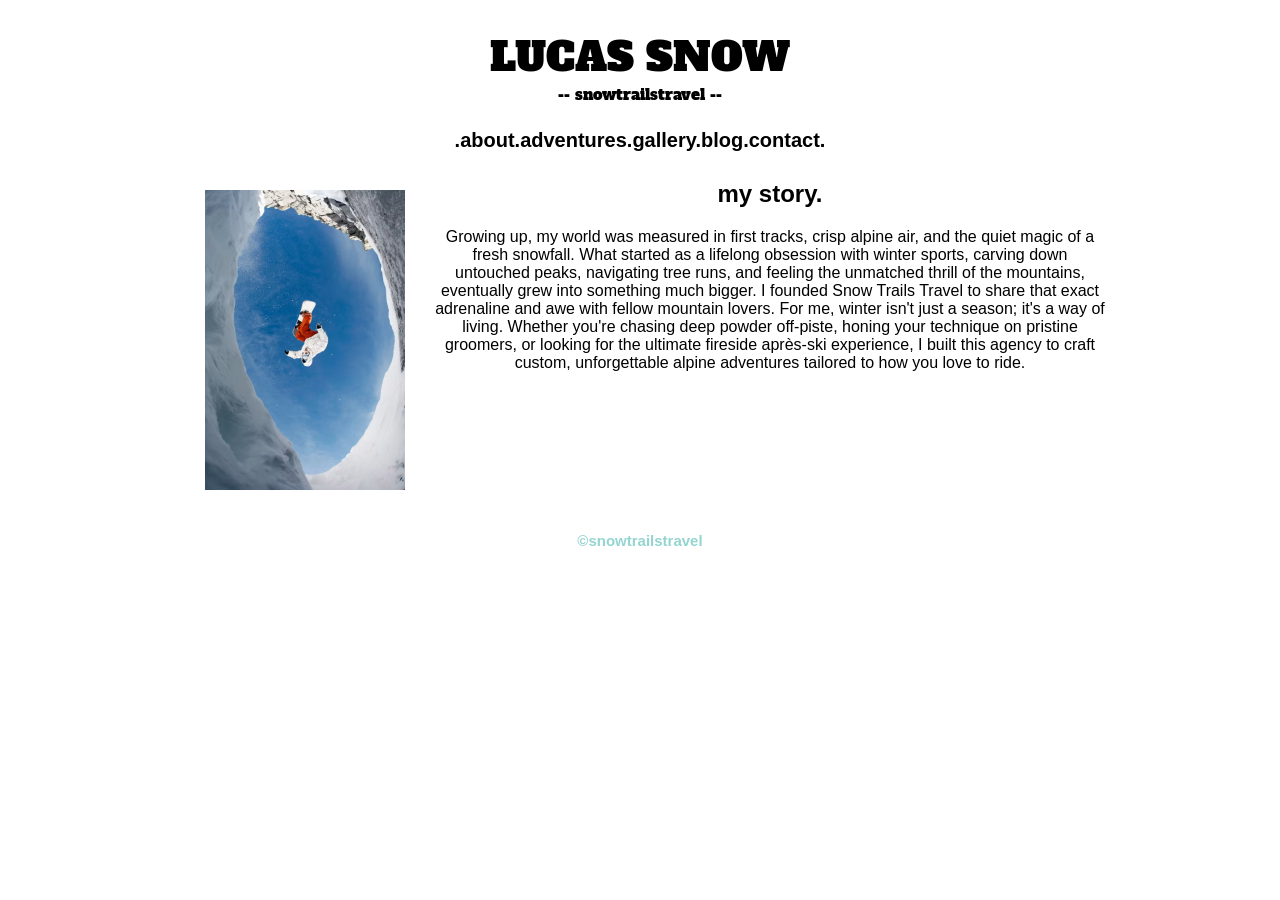
==== about.html @ bca3cc13 "getting other files to connect properly using github pages" ====
<!DOCTYPE html>
<html lang="en-US">
<head>
    <meta charset="UTF-8">
    <title>snowtrailstravel</title>
    <link rel="stylesheet" href="style.css">
    <link rel="preconnect" href="https://fonts.googleapis.com">
    <link rel="preconnect" href="https://fonts.gstatic.com" crossorigin>
    <link href="https://fonts.googleapis.com/css2?family=Oi&display=swap" rel="stylesheet">
    <link href="https://fonts.googleapis.com/css2?family=Oi&family=Ultra&display=swap" rel="stylesheet">
    <link href="https://fonts.googleapis.com/css2?family=Alfa+Slab+One&family=Oi&family=Ultra&display=swap" rel="stylesheet">
</head>
<body>
    <header>   
        <div class="logo">
            <a href="/index.html" id="title">LUCAS SNOW</a>
            <a href="/index.html" id="subtitle">-- snowtrailstravel --</a>
        </div>
        <div class="navbar">
            <a href="about.html">.about.</a>
            <h2>adventures.</h2>
            <h2>gallery.</h2>
            <h2>blog.</h2>
            <a href="contact.html">contact.</a>
        </div>
    </header>
    <div class="mystory">
        <img src="images/pfp.avif" id="aboutimg">
        <div>
            <h2>my story.</h2>
            <p>
                Growing up, my world was measured in first tracks, crisp alpine air, and the quiet magic of a<br>
                fresh snowfall. What started as a lifelong obsession with winter sports, carving down<br>
                untouched peaks, navigating tree runs, and feeling the unmatched thrill of the mountains,<br>
                eventually grew into something much bigger. I founded Snow Trails Travel to share that exact<br>
                adrenaline and awe with fellow mountain lovers. For me, winter isn't just a season; it's a way of<br>
                living. Whether you're chasing deep powder off-piste, honing your technique on pristine<br>
                groomers, or looking for the ultimate fireside après-ski experience, I built this agency to craft<br>
                custom, unforgettable alpine adventures tailored to how you love to ride.
            </p>
        </div>
    </div>
</body>
<footer>
    <h2>©snowtrailstravel</h2>
</footer>

</html>
---- style.css ----
body {
    text-align: center;
    font-family: 'Fira Sans', sans-serif;
}

a:link {
    color: black;
    text-decoration: none;
}

/* visited link */
a:visited {
    color: black;
}

/* mouse over link */
a:hover {
    color: rgb(82, 169, 251);
}

/* selected link */
a:active {
    color: black;
}

.logo {
    margin-top: 30px;
    display: flex;
    flex-direction: column;
    text-align: center;
    color: black;
    font-family: 'Alfa Slab One', serif;
    font-weight: 200;
}

#title {
    font-size: 40px;
}

#subtitle {
    font-size: 15px;
}

.navbar {
    font-family: 'Lucida Sans', 'Lucida Sans Regular', 'Lucida Grande', 'Lucida Sans Unicode', Geneva, Verdana, sans-serif;
    font-size: 20px;
    display: flex;
    flex-direction: row;
    text-align: center;
    align-items: center;
    justify-content: center;
    margin-top: 15px;
}

.navbar a {
  font-size: 20px; /* Set both to the same size */
  font-weight: 600;
  margin: 0; 
  line-height: 40px;
}

.navbar h2 {
  font-size: 20px; /* Set both to the same size */
  font-weight: 600;
  margin: 0; 
  line-height: 40px;
}

#contactme {
    font-size: 40px;
}

img {
    width:200px;
    height: 150px;
    padding: 30px;
}

.places {
    display: flex;
    flex-direction: row;
    text-align: center;
    align-items: center;
    justify-content: center;
}

.clients {
    display: flex;
    flex-direction: row;
    text-align: center;
    align-items: center;
    justify-content: center;
}

.mystory{
    display: flex;
    flex-direction: row;
    text-align: center;
    justify-content: center;
}

.contact {
    display: flex;
    flex-direction: column;
    text-align: center;
    align-items: center;
    justify-content: center;
    padding: 20px;
}

#aboutimg {
    height: 100%;
}

footer {
    color: rgb(148, 212, 209);
    font-size: 10px;
    margin-bottom: 30px;
}
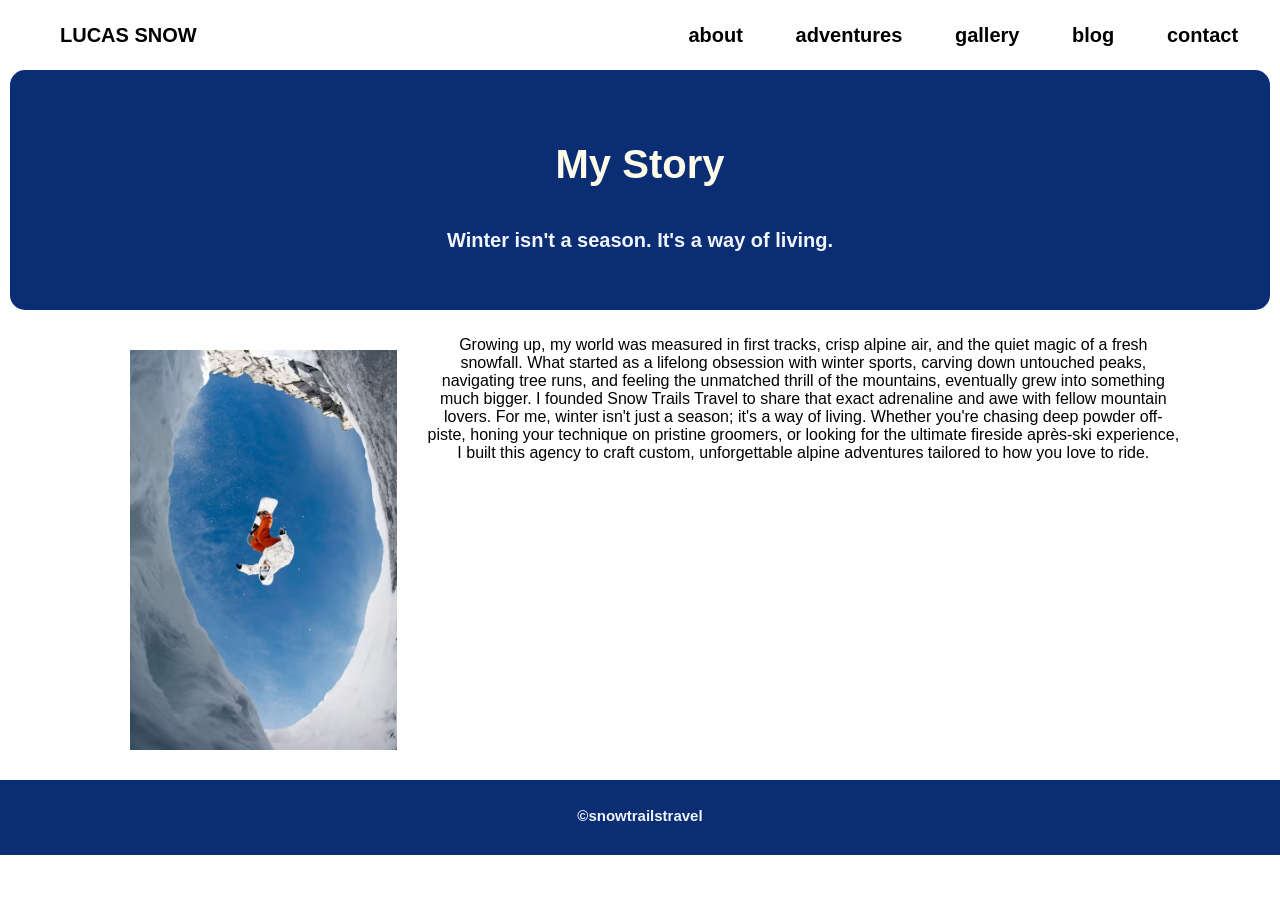
==== commit 42d7d44b: "styling intex.html and the navbar" ====
--- a/about.html
+++ b/about.html
@@ -11,31 +11,33 @@
     <link href="https://fonts.googleapis.com/css2?family=Alfa+Slab+One&family=Oi&family=Ultra&display=swap" rel="stylesheet">
 </head>
 <body>
-    <header>   
-        <div class="logo">
-            <a href="/index.html" id="title">LUCAS SNOW</a>
-            <a href="/index.html" id="subtitle">-- snowtrailstravel --</a>
-        </div>
+    <header> 
         <div class="navbar">
-            <a href="about.html">.about.</a>
-            <h2>adventures.</h2>
-            <h2>gallery.</h2>
-            <h2>blog.</h2>
-            <a href="contact.html">contact.</a>
+            <a href="./" class="logo">LUCAS SNOW</a>
+            <div class="navright">
+                <a href="about.html">about</a>
+                <a href="adventures.html">adventures</a>
+                <a href="gallery.html">gallery</a>
+                <a href="blog.html">blog</a>
+                <a href="contact.html">contact</a>
+            </div>
         </div>
     </header>
+    <div class="mainabout">
+        <h1 id="slogan">My Story</h1>
+        <h1 id="description">Winter isn't a season. It's a way of living.</h1>
+    </div>
     <div class="mystory">
         <img src="images/pfp.avif" id="aboutimg">
-        <div>
-            <h2>my story.</h2>
+        <div class="abouttext">
             <p>
-                Growing up, my world was measured in first tracks, crisp alpine air, and the quiet magic of a<br>
-                fresh snowfall. What started as a lifelong obsession with winter sports, carving down<br>
-                untouched peaks, navigating tree runs, and feeling the unmatched thrill of the mountains,<br>
-                eventually grew into something much bigger. I founded Snow Trails Travel to share that exact<br>
-                adrenaline and awe with fellow mountain lovers. For me, winter isn't just a season; it's a way of<br>
-                living. Whether you're chasing deep powder off-piste, honing your technique on pristine<br>
-                groomers, or looking for the ultimate fireside après-ski experience, I built this agency to craft<br>
+                Growing up, my world was measured in first tracks, crisp alpine air, and the quiet magic of a
+                fresh snowfall. What started as a lifelong obsession with winter sports, carving down
+                untouched peaks, navigating tree runs, and feeling the unmatched thrill of the mountains,
+                eventually grew into something much bigger. I founded Snow Trails Travel to share that exact
+                adrenaline and awe with fellow mountain lovers. For me, winter isn't just a season; it's a way of
+                living. Whether you're chasing deep powder off-piste, honing your technique on pristine
+                groomers, or looking for the ultimate fireside après-ski experience, I built this agency to craft
                 custom, unforgettable alpine adventures tailored to how you love to ride.
             </p>
         </div>
--- a/style.css
+++ b/style.css
@@ -1,6 +1,25 @@
+/*
+Colour Palett:
+
+White:         #FFFFFF
+White Shadow:  #FFFCE9
+Main:          #104BC2
+Highlight:     #F0F5FF
+Shadow:        #0A2D74
+Accent:        #FFAA00
+Accent Shadow: #DE980E
+
+*/
+
 body {
     text-align: center;
-    font-family: 'Fira Sans', sans-serif;
+    justify-content: center;
+    align-items: center;
+    font-family: 'B612', sans-serif;
+    margin:0%;
+    margin-bottom: 0px;
+    height: 100%;
+    background-color: #FFFFFF;
 }
 
 a:link {
@@ -16,6 +35,7 @@
 /* mouse over link */
 a:hover {
     color: rgb(82, 169, 251);
+    transition: 0.05s;
 }
 
 /* selected link */
@@ -23,33 +43,44 @@
     color: black;
 }
 
+.navbar {
+    width: 98%;
+    height: 50px;
+    margin: 10px;
+    font-family: 'Barlow Condensed', sans-serif;
+    display: flex;
+    flex-direction: row;
+    justify-content: center;
+    text-align: center;
+    align-items: center;
+}
+
 .logo {
+    width: 50%;
+    display: flex;
+    flex-direction: row;
+    align-items: center;
+    justify-content: flex-start;
+    padding-left: 50px;
+    text-align: left;
+    color: black;
+    font-family: 'B612', sans-serif;
+    font-weight: 600;
     margin-top: 30px;
-    display: flex;
-    flex-direction: column;
-    text-align: center;
-    color: black;
-    font-family: 'Alfa Slab One', serif;
-    font-weight: 200;
-}
-
-#title {
-    font-size: 40px;
-}
-
-#subtitle {
-    font-size: 15px;
-}
-
-.navbar {
-    font-family: 'Lucida Sans', 'Lucida Sans Regular', 'Lucida Grande', 'Lucida Sans Unicode', Geneva, Verdana, sans-serif;
-    font-size: 20px;
-    display: flex;
-    flex-direction: row;
-    text-align: center;
-    align-items: center;
-    justify-content: center;
-    margin-top: 15px;
+}
+
+.logo:hover {
+    color: #000000; 
+}
+
+.navright {
+    width: 50%;
+    font-weight: 400;
+    display: flex;
+    flex-direction: row;
+    text-align: last;
+    align-items: center;
+    justify-content: space-around;
 }
 
 .navbar a {
@@ -59,12 +90,64 @@
   line-height: 40px;
 }
 
-.navbar h2 {
-  font-size: 20px; /* Set both to the same size */
-  font-weight: 600;
-  margin: 0; 
-  line-height: 40px;
-}
+.main {
+    background-color: #0A2D74;
+    height: 300px;
+    padding: 45px;
+    margin: 10px;
+    display: flex;
+    flex-direction: column;
+    align-items: center;
+    text-align: center;
+    justify-content: space-between;
+    border-radius: 15px;
+}
+
+.main a {
+    height: 50px;
+    width: 200px;
+    background-color: #FFAA00;
+    font-size: 20px;
+    border-radius: 20px;
+    color: #0A2D74;
+    font-weight: 700;
+    justify-content: space-around;
+    text-align: center;
+    align-content: center;
+    border-style: solid;
+    border-color: #DE980E;
+    border-width: 2px;
+}
+
+.mainabout {
+
+    background-color: #0A2D74;
+    height: 150px;
+    padding: 45px;
+    margin: 10px;
+    display: flex;
+    flex-direction: column;
+    align-items: center;
+    text-align: center;
+    justify-content: space-between;
+    border-radius: 15px;
+}
+
+#title {
+    font-size: 20px;
+    color: #F0F5FF;
+}
+
+#slogan {
+    font-size: 40px;
+    color: #FFFCE9;
+}
+
+#description {
+    font-size: 20px;
+    color: #F0F5FF;
+}
+
 
 #contactme {
     font-size: 40px;
@@ -74,22 +157,121 @@
     width:200px;
     height: 150px;
     padding: 30px;
+    border-radius: 15px;
 }
 
 .places {
-    display: flex;
-    flex-direction: row;
-    text-align: center;
-    align-items: center;
+    padding-top: 30px;
+    padding-bottom: 30px;
+    display: flex;
+    flex-direction: column;
+    text-align: center;
+    align-items: center;
+    justify-content: center;
+}
+
+.placestitle {
+    height: 60px;
+}
+
+.placescontent {
+    display: flex;
+    flex-direction: row;
+    text-align: center;
+    align-items: center;
+    justify-content: space-around;
+    padding: 25px;
+    width: 1300px;
+}
+
+.placessections {
+    display: flex;
+    flex-direction: column;
+    text-align: center;
+    align-items: center;
+    justify-content: flex-start;
+    background-color: #a0e6fb;
+    border-radius: 15px;
+    height: 225px;
+    width: 200px;
+    padding: 20px;
+}
+
+.placessections:hover {
+    background-color: #0A2D74;
+    color: #FFFCE9;
+    transition: 0.05s;
+}
+
+.placessections img {
+    width: 200px;
+    height: 150px;
+    padding: 0px;
+    border-radius: 20px;
+}
+
+.placessections p {
+    width: 175px;
+    margin: 5px;
+    margin-top: 15px;
+    font-size: 17px;
+    display: flex;
     justify-content: center;
 }
 
 .clients {
     display: flex;
-    flex-direction: row;
-    text-align: center;
-    align-items: center;
-    justify-content: center;
+    flex-direction: column;
+    text-align: center;
+    align-items: center;
+    justify-content: space-around;
+    margin: 20px;
+    margin-bottom: 40px;
+    height: 275px;
+    padding: 15px;
+    padding-top: 45px;
+    padding-bottom: 45px;
+    background-color: #FFFCE9;
+    border-radius: 15px;
+    border-style: solid;
+    border-width: 2px;
+    border-color: #FFAA00;
+}
+
+.clientstitle {
+    height: 80px;
+}
+
+.clientstories {
+    width: 1590px;
+    padding: 20px;
+    display: flex;
+    flex-direction: row;
+    text-align: center;
+    align-items: center;
+    justify-content: space-around;
+}
+
+.client1 {
+    padding: 15px;
+    text-align: justify;
+    background-color: #FFFEFC;
+    width: 47%;
+    border-radius: 15px;
+    border-style: solid;
+    border-width: 1px;
+    border-color: #FFAA00;
+}
+
+.client2 {
+    padding: 15px;
+    text-align: justify;
+    background-color: #FFFEFC;
+    width: 47%;
+    border-radius: 15px;
+    border-style: solid;
+    border-width: 1px;
+    border-color: #FFAA00;
 }
 
 .mystory{
@@ -97,6 +279,8 @@
     flex-direction: row;
     text-align: center;
     justify-content: center;
+    margin-left: 100px;
+    margin-right: 100px;
 }
 
 .contact {
@@ -109,11 +293,19 @@
 }
 
 #aboutimg {
-    height: 100%;
+    height: 400px;
+    width: 350px;
 }
 
 footer {
-    color: rgb(148, 212, 209);
+    margin: 0px;
+    padding: 15px;
+    padding-bottom: 30px;
+    background-color: #0A2D74;
+    height: 30px;
+    text-align: center;
+    align-items: center;
+    justify-content: center;
+    color: #F0F5FF;
     font-size: 10px;
-    margin-bottom: 30px;
 }
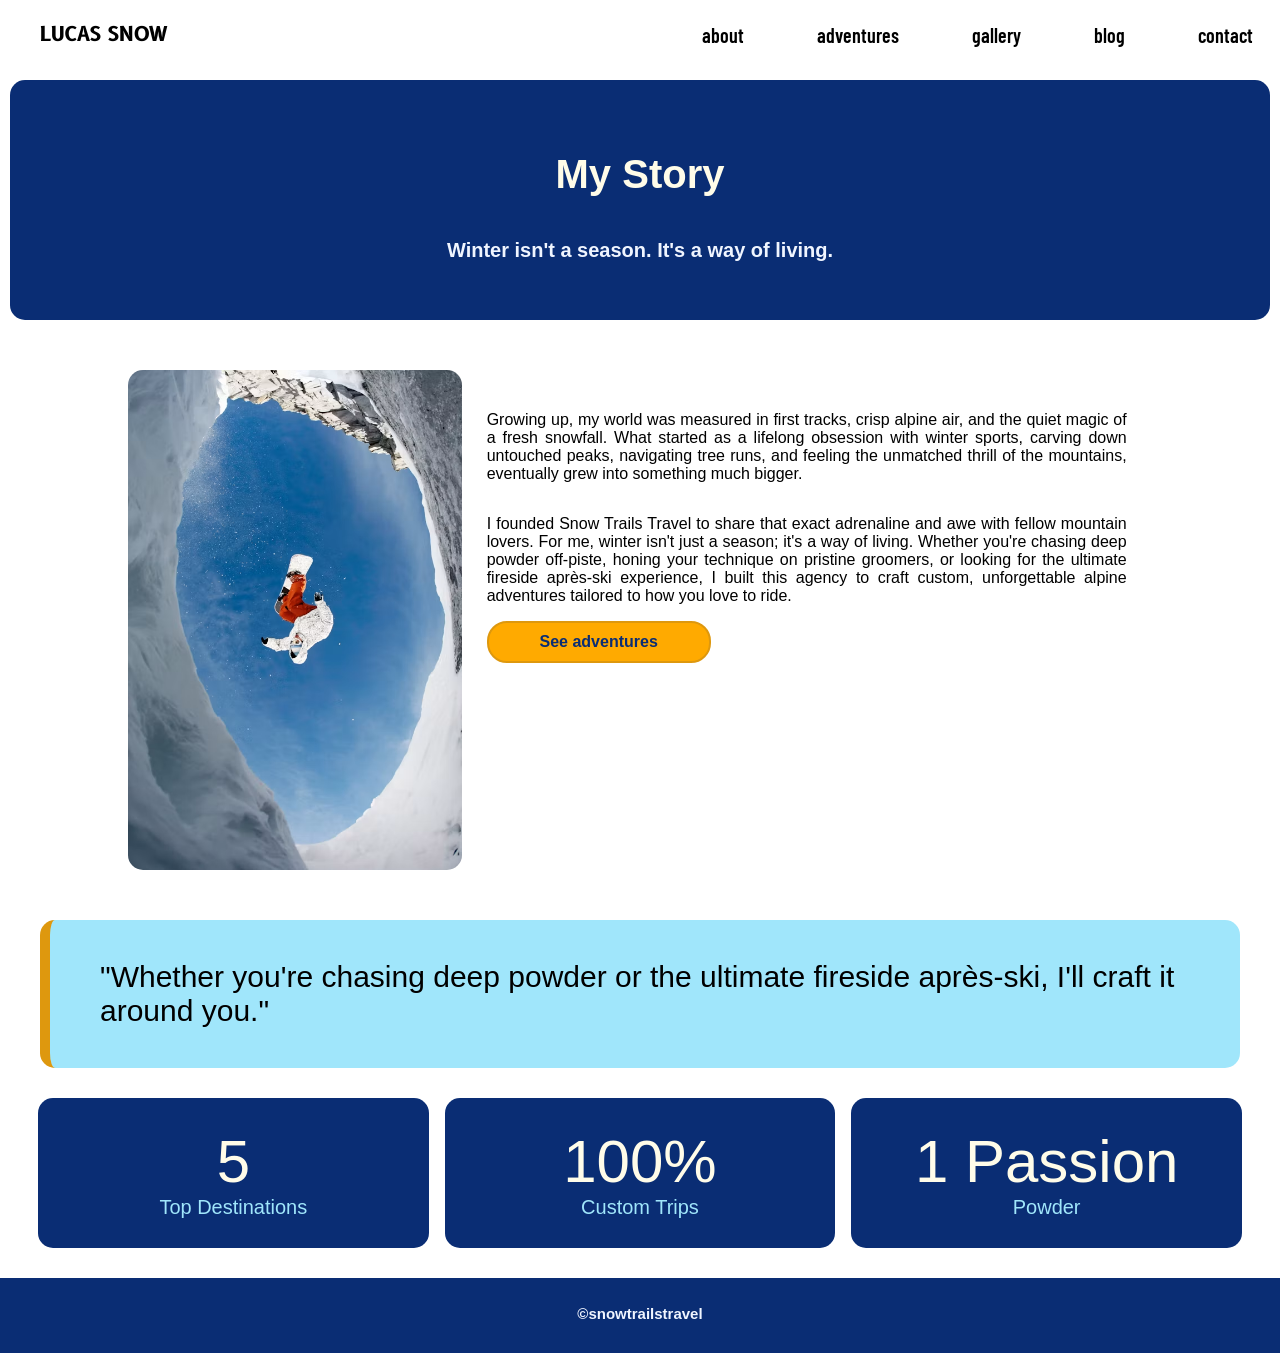
==== commit 617566aa: "commit continued inproving the about and contact pages, and changed the navbar" ====
--- a/about.html
+++ b/about.html
@@ -6,21 +6,18 @@
     <link rel="stylesheet" href="style.css">
     <link rel="preconnect" href="https://fonts.googleapis.com">
     <link rel="preconnect" href="https://fonts.gstatic.com" crossorigin>
-    <link href="https://fonts.googleapis.com/css2?family=Oi&display=swap" rel="stylesheet">
-    <link href="https://fonts.googleapis.com/css2?family=Oi&family=Ultra&display=swap" rel="stylesheet">
-    <link href="https://fonts.googleapis.com/css2?family=Alfa+Slab+One&family=Oi&family=Ultra&display=swap" rel="stylesheet">
-</head>
+    <link href="https://fonts.googleapis.com/css2?family=B612:ital,wght@0,400;0,700;1,400;1,700&display=swap" rel="stylesheet">
+    <link href="https://fonts.googleapis.com/css2?family=Barlow+Condensed:ital,wght@0,100;0,200;0,300;0,400;0,500;0,600;0,700;0,800;0,900;1,100;1,200;1,300;1,400;1,500;1,600;1,700;1,800;1,900&display=swap" rel="stylesheet">
+  </head>
 <body>
-    <header> 
-        <div class="navbar">
-            <a href="./" class="logo">LUCAS SNOW</a>
-            <div class="navright">
-                <a href="about.html">about</a>
-                <a href="adventures.html">adventures</a>
-                <a href="gallery.html">gallery</a>
-                <a href="blog.html">blog</a>
-                <a href="contact.html">contact</a>
-            </div>
+    <header class="navbar">
+        <a href="./" class="logo">LUCAS SNOW</a>
+        <div class="navright">
+            <a href="about.html">about</a>
+            <a href="adventures.html">adventures</a>
+            <a href="gallery.html">gallery</a>
+            <a href="blog.html">blog</a>
+            <a href="contact.html">contact</a>
         </div>
     </header>
     <div class="mainabout">
@@ -34,12 +31,33 @@
                 Growing up, my world was measured in first tracks, crisp alpine air, and the quiet magic of a
                 fresh snowfall. What started as a lifelong obsession with winter sports, carving down
                 untouched peaks, navigating tree runs, and feeling the unmatched thrill of the mountains,
-                eventually grew into something much bigger. I founded Snow Trails Travel to share that exact
+                eventually grew into something much bigger.
+            </p>
+            <p>    
+                I founded Snow Trails Travel to share that exact
                 adrenaline and awe with fellow mountain lovers. For me, winter isn't just a season; it's a way of
                 living. Whether you're chasing deep powder off-piste, honing your technique on pristine
                 groomers, or looking for the ultimate fireside après-ski experience, I built this agency to craft
                 custom, unforgettable alpine adventures tailored to how you love to ride.
             </p>
+            <a href="adventures.html">See adventures</a>
+        </div>
+    </div>
+    <div class="quote">
+        <p>"Whether you're chasing deep powder or the ultimate fireside après-ski, I'll craft it around you."</p>
+    </div>
+    <div class="stats">
+        <div class="statstile">
+            <p id="statstitle">5</p>
+            <p id="statsdesc">Top Destinations</p>
+        </div>
+        <div class="statstile">
+            <p id="statstitle">100%</p>
+            <p id="statsdesc">Custom Trips</p>
+        </div>
+        <div class="statstile">
+            <p id="statstitle">1 Passion</p>
+            <p id="statsdesc">Powder</p>
         </div>
     </div>
 </body>
--- a/style.css
+++ b/style.css
@@ -15,9 +15,8 @@
     text-align: center;
     justify-content: center;
     align-items: center;
-    font-family: 'B612', sans-serif;
-    margin:0%;
-    margin-bottom: 0px;
+    font-family: 'Barlow Condensed', sans-serif;
+    margin: 0px;
     height: 100%;
     background-color: #FFFFFF;
 }
@@ -44,9 +43,12 @@
 }
 
 .navbar {
-    width: 98%;
+    position: sticky;
+    top: 0;
+    padding: 10px;
     height: 50px;
-    margin: 10px;
+    width: 100%;
+    background-color: #FFFFFF;
     font-family: 'Barlow Condensed', sans-serif;
     display: flex;
     flex-direction: row;
@@ -61,7 +63,7 @@
     flex-direction: row;
     align-items: center;
     justify-content: flex-start;
-    padding-left: 50px;
+    padding-left: 30px;
     text-align: left;
     color: black;
     font-family: 'B612', sans-serif;
@@ -86,7 +88,7 @@
 .navbar a {
   font-size: 20px; /* Set both to the same size */
   font-weight: 600;
-  margin: 0; 
+  margin: 0px; 
   line-height: 40px;
 }
 
@@ -120,7 +122,6 @@
 }
 
 .mainabout {
-
     background-color: #0A2D74;
     height: 150px;
     padding: 45px;
@@ -279,22 +280,195 @@
     flex-direction: row;
     text-align: center;
     justify-content: center;
-    margin-left: 100px;
-    margin-right: 100px;
+    height: 500px;
+    margin-top: 50px;
+    margin-bottom: 50px;
+}
+
+#aboutimg {
+    height: 100%;
+    width: auto;
+    padding: 0px;
+}
+
+.abouttext {
+    padding: 25px;
+    font-size: 1.25vw;
+    width: 50%;
+    text-align: justify;
+    display: flex;
+    flex-direction: column;
+}
+
+.abouttext a {
+    height: auto;
+    width: 200px;
+    background-color: #FFAA00;
+    color: #0A2D74;
+    font-weight: 700;
+    padding: 10px;
+    justify-content: space-around;
+    text-align: center;
+    align-content: center;
+    border-style: solid;
+    border-color: #DE980E;
+    border-width: 2px;
+    border-radius: 20px;
+}
+
+.quote {
+    background-color: #a0e6fb;
+    padding-top: 10px;
+    padding-bottom: 10px;
+    padding-left: 50px;
+    padding-right: 50px;
+    margin-top: 20px;
+    margin-right: 40px;
+    margin-left: 40px;
+    border-left-color: #DE980E;
+    border-left-width: 10px;
+    border-left-style: solid;
+    border-radius: 15px;
+    font-size: 30px;
+    text-align: left;
+}
+
+.quote:hover {
+    background-color: #0A2D74;
+    color: #FFFCE9;
+    transition: 0.05s;
+    border-left-color: #a0e6fb;
+}
+
+.stats {
+    display: flex;
+    flex-direction: row;
+    justify-content: space-around;
+    margin: 30px;
+}
+
+.statstile {
+    height: 150px;
+    width: 32%;
+    background-color: #0A2D74;
+    border-radius: 15px;
+    display: flex;
+    flex-direction: column;
+    justify-content: center;
+}
+
+#statstitle {
+    color: #FFFCE9;
+    margin: 0px;
+    font-size: 60px;
+}
+
+#statsdesc {
+    color: #a0e6fb;
+    margin: 0px;
+    font-size: 20px;
+}
+
+.maincontact {
+    background-color: #0A2D74;
+    height: 150px;
+    padding: 45px;
+    margin: 10px;
+    display: flex;
+    flex-direction: column;
+    align-items: center;
+    text-align: center;
+    justify-content: space-between;
+    border-radius: 15px;
 }
 
 .contact {
-    display: flex;
-    flex-direction: column;
-    text-align: center;
-    align-items: center;
-    justify-content: center;
-    padding: 20px;
-}
-
-#aboutimg {
-    height: 400px;
-    width: 350px;
+    padding: 0px;
+    width: 100%;
+    display: flex;
+    flex-direction: row;
+    text-align: center;
+    justify-content: center;
+    border-style: solid;
+    border-width: 1px;
+    border-color: red;
+}
+
+.contactbox {
+    display: flex;
+    flex-direction: column;
+    width: 55%;
+    padding-right: 25px;
+    padding-left: 25px;
+    font-size: 22px;
+    align-items: flex-start;
+    justify-content: space-between;
+    border-style: solid;
+    border-width: 1px;
+    border-color: green;
+}
+
+.contactbox p {
+    margin: 0px;
+}
+
+.contactbox input {
+    width: 100%;
+    height: 40px;
+    border-width: 1px;
+    border-radius: 15px;
+    border-color: #0A2D74;
+    text-decoration: none;
+    padding: 0px;
+    display: flex;
+    text-align: start;
+    justify-content: flex-start;
+}
+
+.contactboxsections {
+    padding: 0px;
+    margin: 0px;
+    width: 100%;
+    display: flex;
+    flex-direction: column;
+    align-items: flex-start;
+    border-style: solid;
+    border-width: 1px;
+    border-color: red;
+    margin-bottom: 15px;
+}
+
+#messagebox {
+    height: 150px;
+}
+
+.contactboxsections a {
+    width: 200px;
+    height: 40px;
+    background-color: #FFAA00;
+    border-radius: 15px;
+    border-style: solid;
+    border-color: #DE980E;
+    border-width: 2px;
+    display: flex;
+    align-items: center;
+    justify-content: center;
+    text-align: center;
+    color: #0A2D74;
+    padding: 0px;
+}
+
+.contactinfo {
+    display: flex;
+    flex-direction: column;
+    padding-right: 25px;
+    padding-left: 25px;
+    width: 45%;
+    align-items: flex-start;
+    justify-content: flex-start;
+    border-style: solid;
+    border-width: 1px;
+    border-color: blue;
 }
 
 footer {
